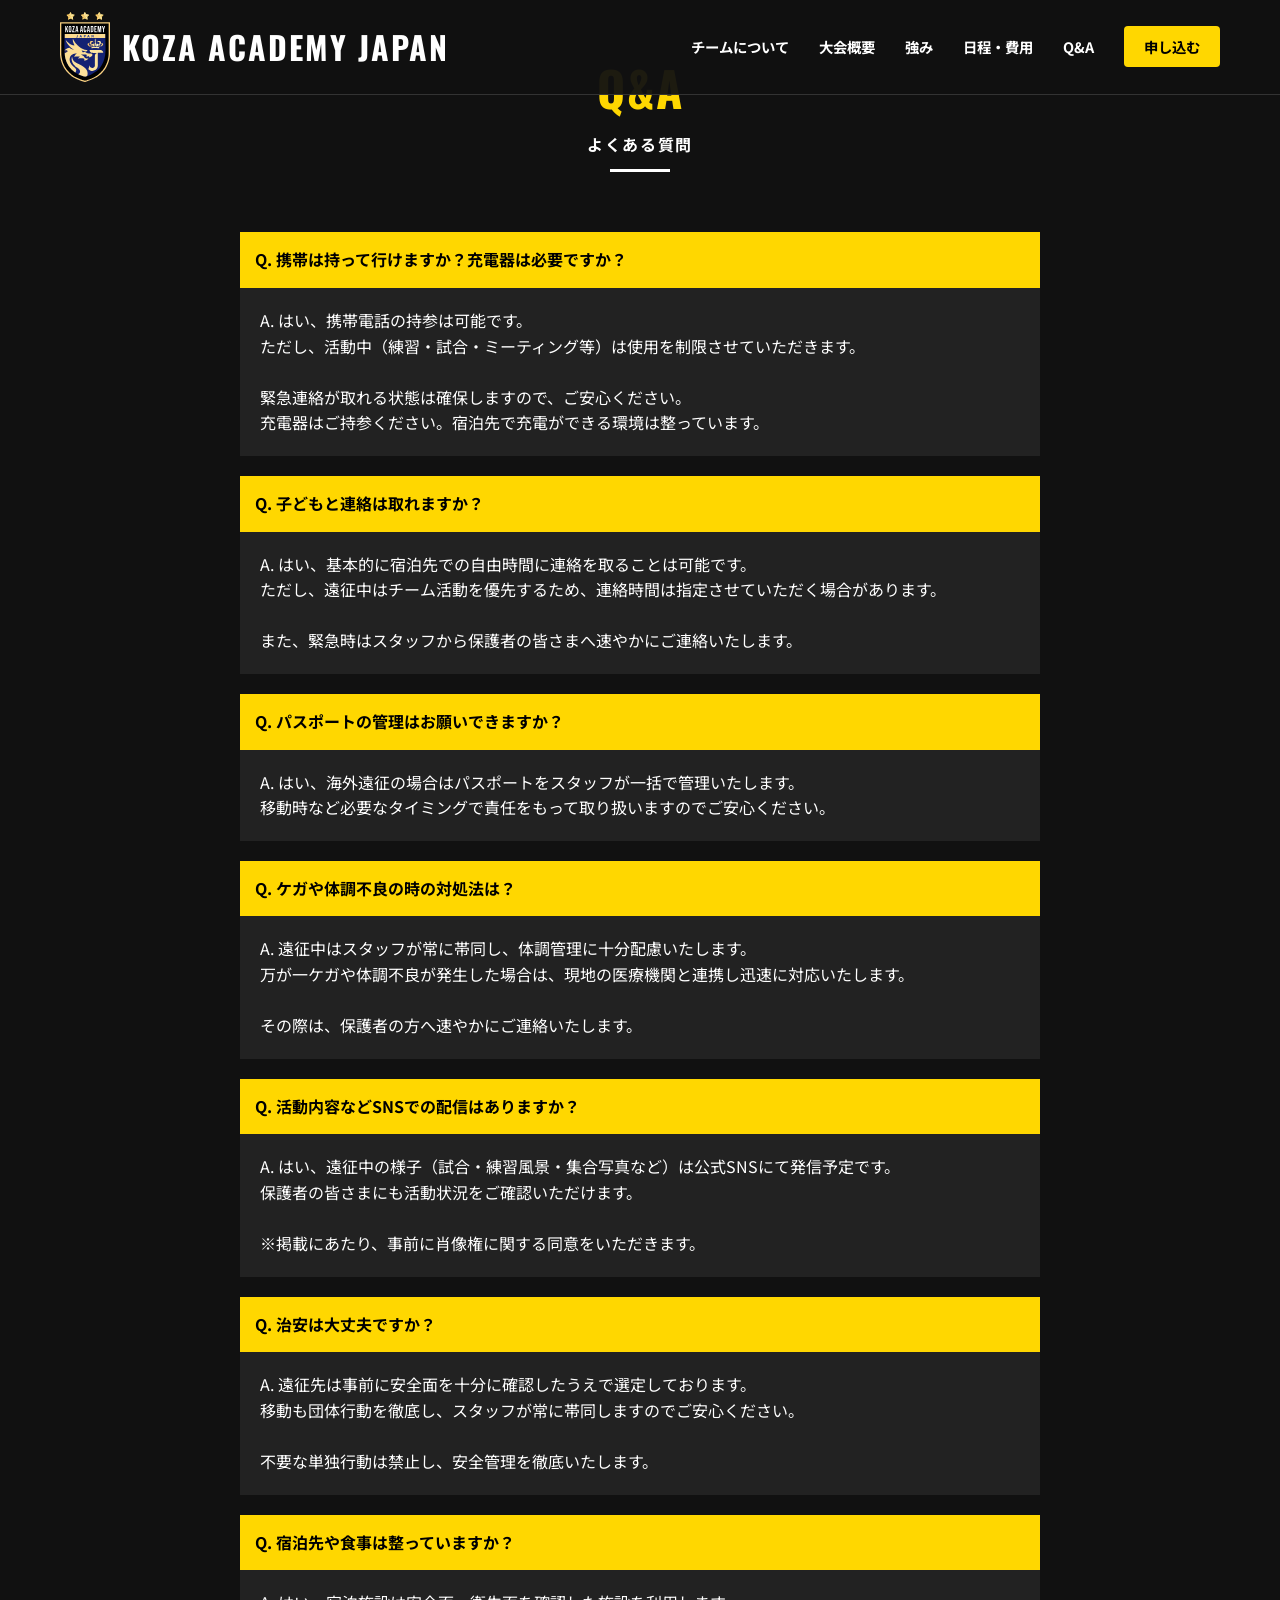
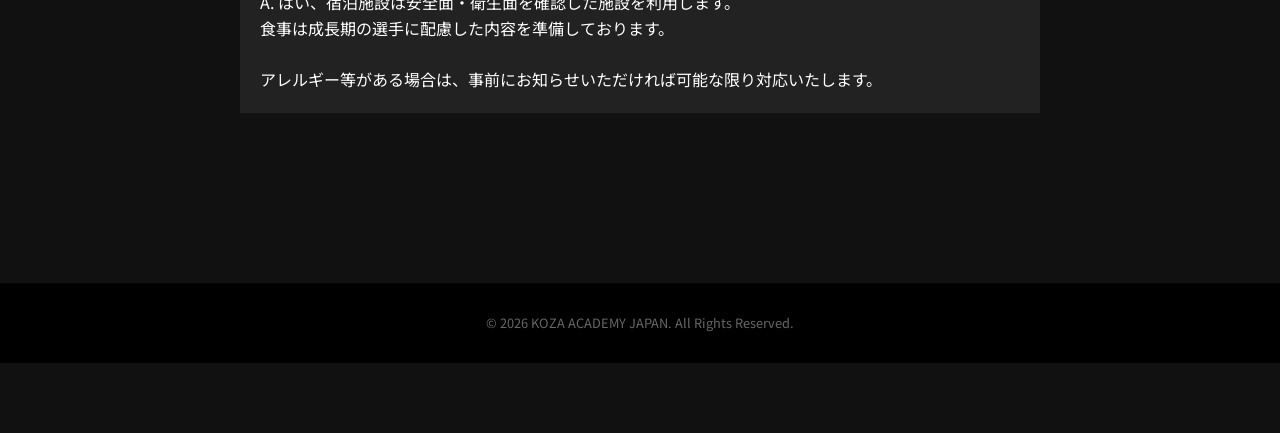
==== qa.html @ ed7cb0f3 "Q&Aページを分離し、ナビゲーションとリンクセクションを追加 Made-with: Cursor" ====
<!DOCTYPE html>
<html lang="ja">
<head>
    <meta charset="UTF-8">
    <meta name="viewport" content="width=device-width, initial-scale=1.0">
    <title>よくある質問 - ポーランド海外遠征 Number One Cup</title>
    <link rel="stylesheet" href="style.css">
    <link rel="icon" href="images/favicon32.ico">
    <link rel="icon" href="images/favicon64.ico">
    <link rel="icon" href="images/favicon128.ico">
    <!-- Font Awesome -->
    <link rel="stylesheet" href="https://cdnjs.cloudflare.com/ajax/libs/font-awesome/6.4.0/css/all.min.css">
    <!-- Google Fonts -->
    <link rel="preconnect" href="https://fonts.googleapis.com">
    <link rel="preconnect" href="https://fonts.gstatic.com" crossorigin>
    <link href="https://fonts.googleapis.com/css2?family=Oswald:wght@500;700&family=Noto+Sans+JP:wght@400;700;900&display=swap" rel="stylesheet">
</head>
<body>
    <!-- ヘッダー -->
    <header class="header">
        <div class="header-inner">
            <h1 class="logo">
              <a href="index.html">
                <img src="images/KA_logo_J.svg" width="50" height="50">
                KOZA ACADEMY JAPAN
              </a>
            </h1>
            <button class="hamburger" id="hamburger">
                <span></span>
                <span></span>
                <span></span>
            </button>
            <nav class="nav" id="nav">
                <ul>
                    <li><a href="index.html#team" class="nav-link">チームについて</a></li>
                    <li><a href="index.html#about" class="nav-link">大会概要</a></li>
                    <li><a href="index.html#strength" class="nav-link">強み</a></li>
                    <li><a href="index.html#schedule" class="nav-link">日程・費用</a></li>
                    <li><a href="qa.html" class="nav-link">Q&A</a></li>
                    <li><a href="index.html#contact" class="nav-btn nav-link">申し込む</a></li>
                </ul>
            </nav>
        </div>
    </header>

    <!-- Q&A -->
    <section id="qa" class="section" style="padding-top: 120px;">
        <div class="container">
            <h2 class="section-title">Q&A<span class="jp">よくある質問</span></h2>
            <dl class="qa-list">
                <dt>Q. 携帯は持って行けますか？充電器は必要ですか？</dt>
                <dd>
                    A. はい、携帯電話の持参は可能です。<br>
                    ただし、活動中（練習・試合・ミーティング等）は使用を制限させていただきます。<br><br>
                    緊急連絡が取れる状態は確保しますので、ご安心ください。<br>
                    充電器はご持参ください。宿泊先で充電ができる環境は整っています。
                </dd>
                <dt>Q. 子どもと連絡は取れますか？</dt>
                <dd>
                    A. はい、基本的に宿泊先での自由時間に連絡を取ることは可能です。<br>
                    ただし、遠征中はチーム活動を優先するため、連絡時間は指定させていただく場合があります。<br><br>
                    また、緊急時はスタッフから保護者の皆さまへ速やかにご連絡いたします。
                </dd>
                <dt>Q. パスポートの管理はお願いできますか？</dt>
                <dd>
                    A. はい、海外遠征の場合はパスポートをスタッフが一括で管理いたします。<br>
                    移動時など必要なタイミングで責任をもって取り扱いますのでご安心ください。
                </dd>
                <dt>Q. ケガや体調不良の時の対処法は？</dt>
                <dd>
                    A. 遠征中はスタッフが常に帯同し、体調管理に十分配慮いたします。<br>
                    万が一ケガや体調不良が発生した場合は、現地の医療機関と連携し迅速に対応いたします。<br><br>
                    その際は、保護者の方へ速やかにご連絡いたします。
                </dd>
                <dt>Q. 活動内容などSNSでの配信はありますか？</dt>
                <dd>
                    A. はい、遠征中の様子（試合・練習風景・集合写真など）は公式SNSにて発信予定です。<br>
                    保護者の皆さまにも活動状況をご確認いただけます。<br><br>
                    ※掲載にあたり、事前に肖像権に関する同意をいただきます。
                </dd>
                <dt>Q. 治安は大丈夫ですか？</dt>
                <dd>
                    A. 遠征先は事前に安全面を十分に確認したうえで選定しております。<br>
                    移動も団体行動を徹底し、スタッフが常に帯同しますのでご安心ください。<br><br>
                    不要な単独行動は禁止し、安全管理を徹底いたします。
                </dd>
                <dt>Q. 宿泊先や食事は整っていますか？</dt>
                <dd>
                    A. はい、宿泊施設は安全面・衛生面を確認した施設を利用します。<br>
                    食事は成長期の選手に配慮した内容を準備しております。<br><br>
                    アレルギー等がある場合は、事前にお知らせいただければ可能な限り対応いたします。
                </dd>
            </dl>
        </div>
    </section>

    <footer class="footer">
        <p>&copy; 2026 KOZA ACADEMY JAPAN. All Rights Reserved.</p>
    </footer>

    <script src="script.js"></script>
</body>
</html>
---- style.css ----
/* Reset & Base */
* {
    box-sizing: border-box;
    margin: 0;
    padding: 0;
}

body {
    font-family: 'Noto Sans JP', sans-serif;
    background-color: #111;
    color: #fff;
    line-height: 1.6;
}

a {
    text-decoration: none;
    color: inherit;
    transition: 0.3s;
}

img {
    max-width: 100%;
    height: auto;
}

/* Variables */
:root {
    --primary-color: #FFD700; /* Gold/Yellow */
    --bg-color: #111111;
    --bg-secondary: #1a1a1a;
    --text-color: #ffffff;
    --text-muted: #aaaaaa;
}

/* Utilities */
.container {
    max-width: 1100px;
    margin: 0 auto;
    padding: 0 20px;
}

.section {
    padding: 150px 0;
    margin-top: -70px;
}

.bg-dark-gray {
    background-color: var(--bg-secondary);
}

.yellow {
    color: var(--primary-color);
    font-weight: bold;
}

/* Typography */
h1, h2, h3 {
    font-family: 'Oswald', sans-serif;
    text-transform: uppercase;
    letter-spacing: 2px;
}

.section-title {
    font-size: 3rem;
    text-align: center;
    margin-bottom: 60px;
    color: var(--primary-color);
    position: relative;
    padding-bottom: 15px;
}

.section-title::after {
    content: '';
    position: absolute;
    bottom: 0;
    left: 50%;
    transform: translateX(-50%);
    width: 60px;
    height: 3px;
    background-color: #fff;
}

.section-title .jp {
    display: block;
    font-size: 1rem;
    color: #fff;
    font-family: 'Noto Sans JP', sans-serif;
    letter-spacing: 0.1em;
    margin-top: 5px;
}

/* Header */
.header {
    position: fixed;
    top: 0;
    width: 100%;
    background-color: rgba(17, 17, 17, 0.95);
    padding: 12px 0;
    z-index: 1000;
    border-bottom: 1px solid #333;
}

.header-inner {
    display: flex;
    justify-content: space-between;
    align-items: center;
    max-width: 1200px;
    margin: 0 auto;
    padding: 0 20px;
}

.logo {
    display: flex;
    align-items: center;
    gap: 0 24px;
    font-size: 2rem;
    font-weight: 700;
    color: #fff;
}

.logo a {
    display: flex;
    align-items: center;
    gap: 0 12px;
    color: inherit;
    text-decoration: none;
}

/* Hamburger Menu Button */
.hamburger {
    display: none;
    background: none;
    border: none;
    cursor: pointer;
    width: 30px;
    height: 20px;
    position: relative;
    z-index: 2000;
}

.hamburger span {
    display: block;
    width: 100%;
    height: 2px;
    background-color: #fff;
    position: absolute;
    transition: 0.3s;
}

.hamburger span:nth-child(1) { top: 0; }
.hamburger span:nth-child(2) { top: 50%; transform: translateY(-50%); }
.hamburger span:nth-child(3) { bottom: 0; }

/* Hamburger Active State */
.hamburger.active span:nth-child(1) {
    top: 50%;
    transform: translateY(-50%) rotate(45deg);
}
.hamburger.active span:nth-child(2) {
    opacity: 0;
}
.hamburger.active span:nth-child(3) {
    bottom: 50%;
    transform: translateY(50%) rotate(-45deg);
}

.nav ul {
    display: flex;
    list-style: none;
    gap: 30px;
    align-items: center;
}

.nav a {
    font-size: 0.9rem;
    font-weight: 700;
}

.nav a:hover {
    color: var(--primary-color);
}

.nav-btn {
    background-color: var(--primary-color);
    color: #000 !important;
    padding: 10px 20px;
    border-radius: 4px;
}

.nav-btn:hover {
    background-color: #fff;
}

/* Hero */
.hero {
    height: 100vh;
    display: flex;
    align-items: center;
    justify-content: center;
    text-align: center;
    position: relative;
    overflow: hidden;
    background-color: #111; /* 画像が設定されるまでのフォールバック背景 */
}

.hero-image {
    position: absolute;
    top: 0;
    left: 0;
    width: 100%;
    height: 100%;
    object-fit: cover;
    object-position: center top;
    z-index: 0;
    transition: opacity 1s ease-in-out;
    opacity: 0;
    filter: brightness(0.85) contrast(1.1);
}

.hero-image:not([src]),
.hero-image[src=""] {
    display: none; /* 画像が設定されていない場合は非表示 */
}

.hero-overlay {
    position: absolute;
    top: 0;
    left: 0;
    width: 100%;
    height: 100%;
    background: linear-gradient(135deg, rgba(17, 17, 17, 0.4) 0%, rgba(0, 0, 0, 0.6) 100%);
    z-index: 1;
    pointer-events: none;
}

.hero-content {
    position: relative;
    z-index: 2;
    padding: 20px;
    max-width: 1200px;
    margin: 0 auto;
}

.hero-sub {
    font-size: 1.2rem;
    letter-spacing: 0.2em;
    margin-bottom: 20px;
}

.hero-title {
    font-size: 5rem;
    line-height: 1;
    margin-bottom: 30px;
    color: #fff;
    text-shadow: 0 0 20px rgba(255, 215, 0, 0.3);
}

.hero-text {
    font-size: 1.2rem;
    margin-bottom: 40px;
    line-height: 2;
}

.cta-button {
    display: inline-block;
    background-color: var(--primary-color);
    color: #000;
    padding: 15px 40px;
    font-size: 1.2rem;
    font-weight: 900;
    border-radius: 50px;
    box-shadow: 0 0 20px rgba(255, 215, 0, 0.5);
}

.cta-button:hover {
    background-color: #fff;
    transform: scale(1.05);
    box-shadow: 0 0 30px rgba(255, 215, 0, 0.8);
}

/* Team Intro */
#team {
    position: relative;
    background-image: url('images/soccer.png');
    background-size: cover;
    background-position: center;
    background-repeat: no-repeat;
    background-attachment: fixed;
}

#team::before {
    content: '';
    position: absolute;
    top: 0;
    left: 0;
    width: 100%;
    height: 100%;
    background-color: rgba(17, 17, 17, 0.85); /* うっすら見えるようにオーバーレイ */
    z-index: 0;
}

#team .container {
    position: relative;
    z-index: 1;
}

.team-intro {
    max-width: 900px;
    margin: 0 auto;
    text-align: center;
}

.team-description {
    font-size: 1.2rem;
    line-height: 2;
    color: #ddd;
    padding: 0 20px;
}

.team-description p {
    margin-bottom: 1.5em;
    line-height: 1.8;
}

.team-description p:last-child {
    margin-bottom: 0;
}

/* About */
.about-content {
    display: flex;
    align-items: center;
    gap: 50px;
}

.about-content .text-box {
    flex: 1;
}

.about-content h3 {
    font-size: 2rem;
    margin-bottom: 20px;
    text-align: center;
}

.about-content .image-box {
    flex: 1;
    display: flex;
    align-items: center;
    justify-content: center;
    background-color: transparent;
    overflow: visible;
}

.about-content .image-box img {
    max-width: 80%;
    width: auto;
    height: auto;
    display: block;
    border: 2px solid var(--primary-color);
    object-fit: contain;
}

/* Profile */
.profile-box {
    display: flex;
    gap: 50px;
    align-items: center; /* 写真の縦位置修正 (flex-start -> center) */
    background-color: #222;
    padding: 40px;
    border: 1px solid #444;
}

.profile-image {
    flex: 0 0 300px;
    width: 300px;
    background-color: #333;
    overflow: hidden;
}

.profile-image img {
    width: 100%;
    height: auto;
    display: block;
    border: 4px solid var(--primary-color);
    box-shadow: 0 10px 30px rgba(0,0,0,0.5);
}

.profile-info {
    flex: 1;
}

.profile-name {
    font-size: 2.5rem;
    margin-bottom: 5px;
    color: #fff;
    font-family: 'Noto Sans JP', sans-serif;
}

.profile-name .en {
    font-size: 1.2rem;
    color: var(--primary-color);
    font-family: 'Oswald', sans-serif;
    margin-left: 15px;
    font-weight: 500;
}

.profile-role {
    color: var(--primary-color);
    font-weight: 700;
    margin-bottom: 20px;
    font-size: 1.1rem;
    display: inline-block;
    border-bottom: 1px solid #444;
    padding-bottom: 5px;
}

.profile-bio p {
    margin-bottom: 15px;
    color: #ddd;
    line-height: 1.8;
}

/* Grid System (Strength) */
.grid-3 {
    display: grid;
    grid-template-columns: repeat(auto-fit, minmax(250px, 1fr)); /* 自動調整で4つまで対応 */
    grid-auto-rows: 1fr; /* すべての行を同じ高さに */
    gap: 30px;
    align-items: stretch; /* すべてのカードを同じ高さに */
}

@media (max-width: 1024px) {
    .grid-3 {
        grid-template-columns: repeat(2, 1fr); /* タブレットは2列 */
        grid-auto-rows: 1fr; /* すべての行を同じ高さに */
    }
}

@media (max-width: 768px) {
    .grid-3 {
        grid-template-columns: 1fr; /* モバイルは1列 */
        grid-auto-rows: auto; /* モバイルでは自動高さ */
    }
}

.card {
    background-color: #222;
    padding: 30px;
    border-left: 5px solid var(--primary-color);
    display: flex;
    flex-direction: column;
    justify-content: flex-start; /* 上揃え */
    height: 100%; /* 親グリッドの高さに合わせる */
}

.card h3 {
    margin-bottom: 20px;
    font-size: 1.4rem; /* タイトルサイズ調整 */
    color: var(--primary-color);
    height: 4em; /* タイトルの高さを固定 */
    line-height: 1.4;
    display: flex;
    align-items: center; /* タイトルを垂直中央揃え */
}

.card p {
    font-size: 1rem;
    line-height: 1.8;
    color: #ddd;
    flex-grow: 1; /* 余白があれば下に伸ばす */
}

/* Team List */
.team-list {
    list-style: none;
    display: flex;
    flex-direction: column;
    gap: 15px;
    max-width: 900px;
    margin: 0 auto;
}

.team-list li {
    background-color: #333;
    padding: 20px 60px;
    font-size: 1.1rem;
    border: 1px solid #555;
    display: flex;
    align-items: center;
    justify-content: center;
    gap: 60px;
    min-height: 75px;
    width: 100%;
}

.team-list li strong {
    font-weight: 700;
    color: var(--primary-color);
    white-space: nowrap;
}

.team-list li span {
    color: #ddd;
    flex-shrink: 0;
}

/* Schedule Grid */
.schedule-grid {
    display: grid;
    grid-template-columns: 1fr 1fr;
    gap: 40px;
    margin-top: 40px;
    position: relative;
}

.schedule-grid::before {
    content: '';
    position: absolute;
    left: 50%;
    top: 0;
    bottom: 0;
    width: 2px;
    background: linear-gradient(to bottom, transparent, var(--primary-color), transparent);
    transform: translateX(-50%);
    opacity: 0.3;
}

.schedule-column {
    flex: 1;
    background-color: #1a1a1a;
    padding: 30px;
    border: 1px solid #333;
    border-radius: 8px;
    position: relative;
}

.schedule-column::before {
    content: '';
    position: absolute;
    top: 0;
    left: 0;
    right: 0;
    height: 3px;
    background-color: var(--primary-color);
    border-radius: 8px 8px 0 0;
}

.schedule-subtitle {
    font-size: 1.8rem;
    color: var(--primary-color);
    margin-bottom: 30px;
    text-align: center;
    font-family: 'Oswald', sans-serif;
    text-transform: uppercase;
    letter-spacing: 2px;
    padding-bottom: 15px;
    border-bottom: 1px solid #333;
}

.schedule-note {
    text-align: center;
    margin-top: 40px;
    color: #aaa;
    font-size: 0.95rem;
}

/* Timeline */
.timeline {
    max-width: 100%;
    margin: 0 auto;
    border-left: 4px solid var(--primary-color); /* 線を太く */
    padding-left: 40px;
}

.timeline-item {
    margin-bottom: 40px;
    position: relative;
}

.timeline-item::before {
    content: '';
    position: absolute;
    left: -52px; /* 位置調整 */
    top: 10px;
    width: 20px; /* 点を大きく */
    height: 20px;
    background-color: var(--primary-color);
    border-radius: 50%;
}

.timeline .date {
    display: block;
    font-weight: 700;
    color: var(--primary-color);
    margin-bottom: 10px;
    font-size: 1.5rem; /* フォントサイズUP */
    font-family: 'Oswald', sans-serif;
}

.timeline .content {
    font-size: 1.2rem; /* フォントサイズUP */
}

/* QA */
.qa-list {
    max-width: 800px;
    margin: 0 auto;
}

.qa-list dt {
    background-color: var(--primary-color);
    color: #000;
    padding: 15px;
    font-weight: 700;
    margin-top: 20px;
}

.qa-list dd {
    background-color: #222;
    padding: 20px;
    margin-bottom: 20px;
}


/* Sponsor */
.sponsor-area {
    text-align: center;
    border: 1px solid #fff;
    padding: 60px 20px;
}

.sponsor-area h3 {
    font-size: 2rem;
    margin-bottom: 20px;
}

.btn-outline {
    display: inline-block;
    border: 2px solid #fff;
    padding: 10px 30px;
    margin-top: 20px;
    font-weight: 700;
}

.btn-outline:hover {
    background-color: #fff;
    color: #000;
}

/* Contact Box */
.contact-box {
    max-width: 700px;
    margin: 0 auto;
    padding: 60px 40px;
}

.contact-content {
    background: linear-gradient(135deg, #1a1a1a 0%, #222 100%);
    border: 2px solid var(--primary-color);
    border-radius: 20px;
    padding: 50px 40px;
    text-align: center;
    box-shadow: 0 10px 40px rgba(255, 215, 0, 0.1);
    transition: transform 0.3s ease, box-shadow 0.3s ease;
}

.contact-content:hover {
    transform: translateY(-5px);
    box-shadow: 0 15px 50px rgba(255, 215, 0, 0.2);
}

.contact-icon {
    font-size: 4rem;
    margin-bottom: 20px;
    display: inline-block;
    color: var(--primary-color);
}

.contact-icon i {
    display: inline-block;
}

.contact-title {
    font-size: 2rem;
    color: var(--primary-color);
    margin-bottom: 20px;
    font-family: 'Oswald', sans-serif;
    letter-spacing: 2px;
}

.contact-description {
    font-size: 1.1rem;
    color: #ddd;
    line-height: 1.8;
    margin-bottom: 40px;
}

.contact-button {
    display: inline-block;
    background-color: var(--primary-color);
    color: #000;
    padding: 18px 50px;
    font-size: 1.3rem;
    font-weight: 900;
    border-radius: 50px;
    box-shadow: 0 5px 20px rgba(255, 215, 0, 0.4);
    transition: all 0.3s ease;
    text-decoration: none;
}

.contact-button:hover {
    background-color: #fff;
    transform: scale(1.05);
    box-shadow: 0 8px 30px rgba(255, 215, 0, 0.6);
}

/* Form */
.contact-form {
    max-width: 600px;
    margin: 0 auto;
}

.form-group {
    margin-bottom: 20px;
}

.form-group label {
    display: block;
    margin-bottom: 5px;
    font-weight: 700;
}

.form-group input,
.form-group textarea {
    width: 100%;
    padding: 15px;
    background-color: #222;
    border: 1px solid #444;
    color: #fff;
}

.form-group input:focus,
.form-group textarea:focus {
    outline: none;
    border-color: var(--primary-color);
}


/* SNS */
#sns {}

.sns-card {
  border: none;
  border-radius: 5px;
  justify-content: center;

  cursor: pointer;
  transition: transform ease 0.2s;
}

.sns-card:hover {
  transform: translateY(-2px);
}

.sns-card h3 {
  margin: 0 auto;
  height: 2em;
}


/* Footer */
.footer {
    background-color: #000;
    padding: 30px 0;
    text-align: center;
    font-size: 0.8rem;
    color: #666;
}

/* Opening Animation */
.opening {
    position: fixed;
    top: 0;
    left: 0;
    width: 100%;
    height: 100vh;
    background-color: #000;
    z-index: 9999;
    display: flex;
    align-items: center;
    justify-content: center;
    transition: opacity 0.8s ease, visibility 0.8s ease;
}

.opening.hidden {
    opacity: 0;
    visibility: hidden;
    pointer-events: none;
}

.opening-content {
    text-align: center;
    color: #fff;
    display: flex;
    flex-direction: column;
    align-items: center;
    justify-content: center;
}

.opening-logo {
    max-width: 300px;
    height: auto;
    opacity: 0;
    transform: translateY(20px);
    animation: fadeInUp 0.8s ease forwards 0.5s;
}

.opening-sub {
    font-family: 'Oswald', sans-serif;
    color: var(--primary-color);
    letter-spacing: 0.2em;
    font-size: 1.2rem;
    opacity: 0;
    transform: translateY(20px);
    animation: fadeInUp 0.8s ease forwards 0.5s;
}

.opening-title {
    font-family: 'Noto Sans JP', sans-serif;
    font-size: 3rem;
    font-weight: 900;
    margin-top: 10px;
    opacity: 0;
    transform: translateY(20px);
    animation: fadeInUp 0.8s ease forwards 0.8s;
}

@keyframes fadeInUp {
    to {
        opacity: 1;
        transform: translateY(0);
    }
}

/* Responsive */
@media (max-width: 768px) {
    .header-inner {
        gap: 15px;
    }
    
    .logo {
        font-size: 1.3rem;
        gap: 0 16px;
        text-wrap: nowrap;
    }
    
    .hamburger {
        display: block;
    }

    .nav {
        position: fixed;
        top: 0;
        right: -100%;
        width: 100%;
        height: 100vh;
        background-color: rgba(17, 17, 17, 0.98);
        display: flex;
        justify-content: center;
        align-items: center;
        transition: 0.3s ease-in-out;
        z-index: 1500;
    }

    .nav.active {
        right: 0;
    }

    .nav ul {
        flex-direction: column;
        gap: 40px;
        text-align: center;
        width: 100%;
    }

    .nav a {
        font-size: 1.5rem;
    }

    .hero {
        min-height: 100vh;
        height: auto;
    }

    .hero-image {
        object-fit: cover;
        object-position: center;
    }

    .hero-content {
        padding: 40px 20px;
    }

    .hero-title {
        font-size: 3rem;
    }

    .about-content {
        flex-direction: column;
    }
    
    .about-content h3 {
        font-size: 1.3rem;
        line-height: 1.4;
    }
    
    .about-content h3 .title-line {
        white-space: nowrap;
        display: inline-block;
    }
    
    .about-content h3 br {
        display: block;
    }

    .section-title {
        font-size: 2rem;
    }

    /* Profile Responsive */
    .profile-box {
        flex-direction: column;
        padding: 20px;
        align-items: center;
    }
    
    .profile-image {
        flex: 0 0 auto;
        width: 300px;
        max-width: 100%;
    }
    
    .profile-name {
        font-size: 1.8rem;
        text-align: center;
    }
    
    .profile-name .en {
        display: block;
        margin-left: 0;
        font-size: 1rem;
    }
    
    .profile-role {
        display: block;
        text-align: center;
    }

    /* Team List Responsive */
    .team-list {
        max-width: 100%;
        padding: 0 10px;
    }
    
    .team-list li {
        flex-direction: column;
        align-items: flex-start;
        padding: 20px 25px;
        gap: 12px;
    }
    
    .team-list li strong {
        margin-right: 0;
        margin-bottom: 0;
        width: 100%;
    }
    
    .team-list li span {
        text-align: left;
        width: 100%;
    }

    /* Team Intro Responsive */
    #team {
        background-attachment: scroll; /* モバイルでは固定背景を無効化 */
    }

    .team-description {
        font-size: 1rem;
        line-height: 1.8;
        padding: 0 15px;
    }

    .team-description p {
        margin-bottom: 1.2em;
        line-height: 1.7;
        text-align: left; /* スマートフォンでは左揃えで読みやすく */
    }

    /* Opening Responsive */
    .opening-logo {
        max-width: 200px;
        width: 85%;
    }
    
    .opening-title {
        font-size: 2rem;
    }

    /* Schedule Grid Responsive */
    .schedule-grid {
        grid-template-columns: 1fr;
        gap: 30px;
    }

    .schedule-grid::before {
        display: none; /* モバイルでは区切り線を非表示 */
    }

    .schedule-column {
        padding: 20px;
    }

    .schedule-subtitle {
        font-size: 1.5rem;
    }
    
    /* Contact Responsive */
    .contact-box {
        padding: 40px 20px;
    }
    
    .contact-content {
        padding: 40px 20px;
    }
    
    .contact-icon {
        font-size: 3rem;
    }
    
    .contact-title {
        font-size: 1.3rem;
    }
    
    .contact-description {
        font-size: 1rem;
    }
    
    .contact-button {
        padding: 15px 35px;
        font-size: 1.0rem;
    }
}
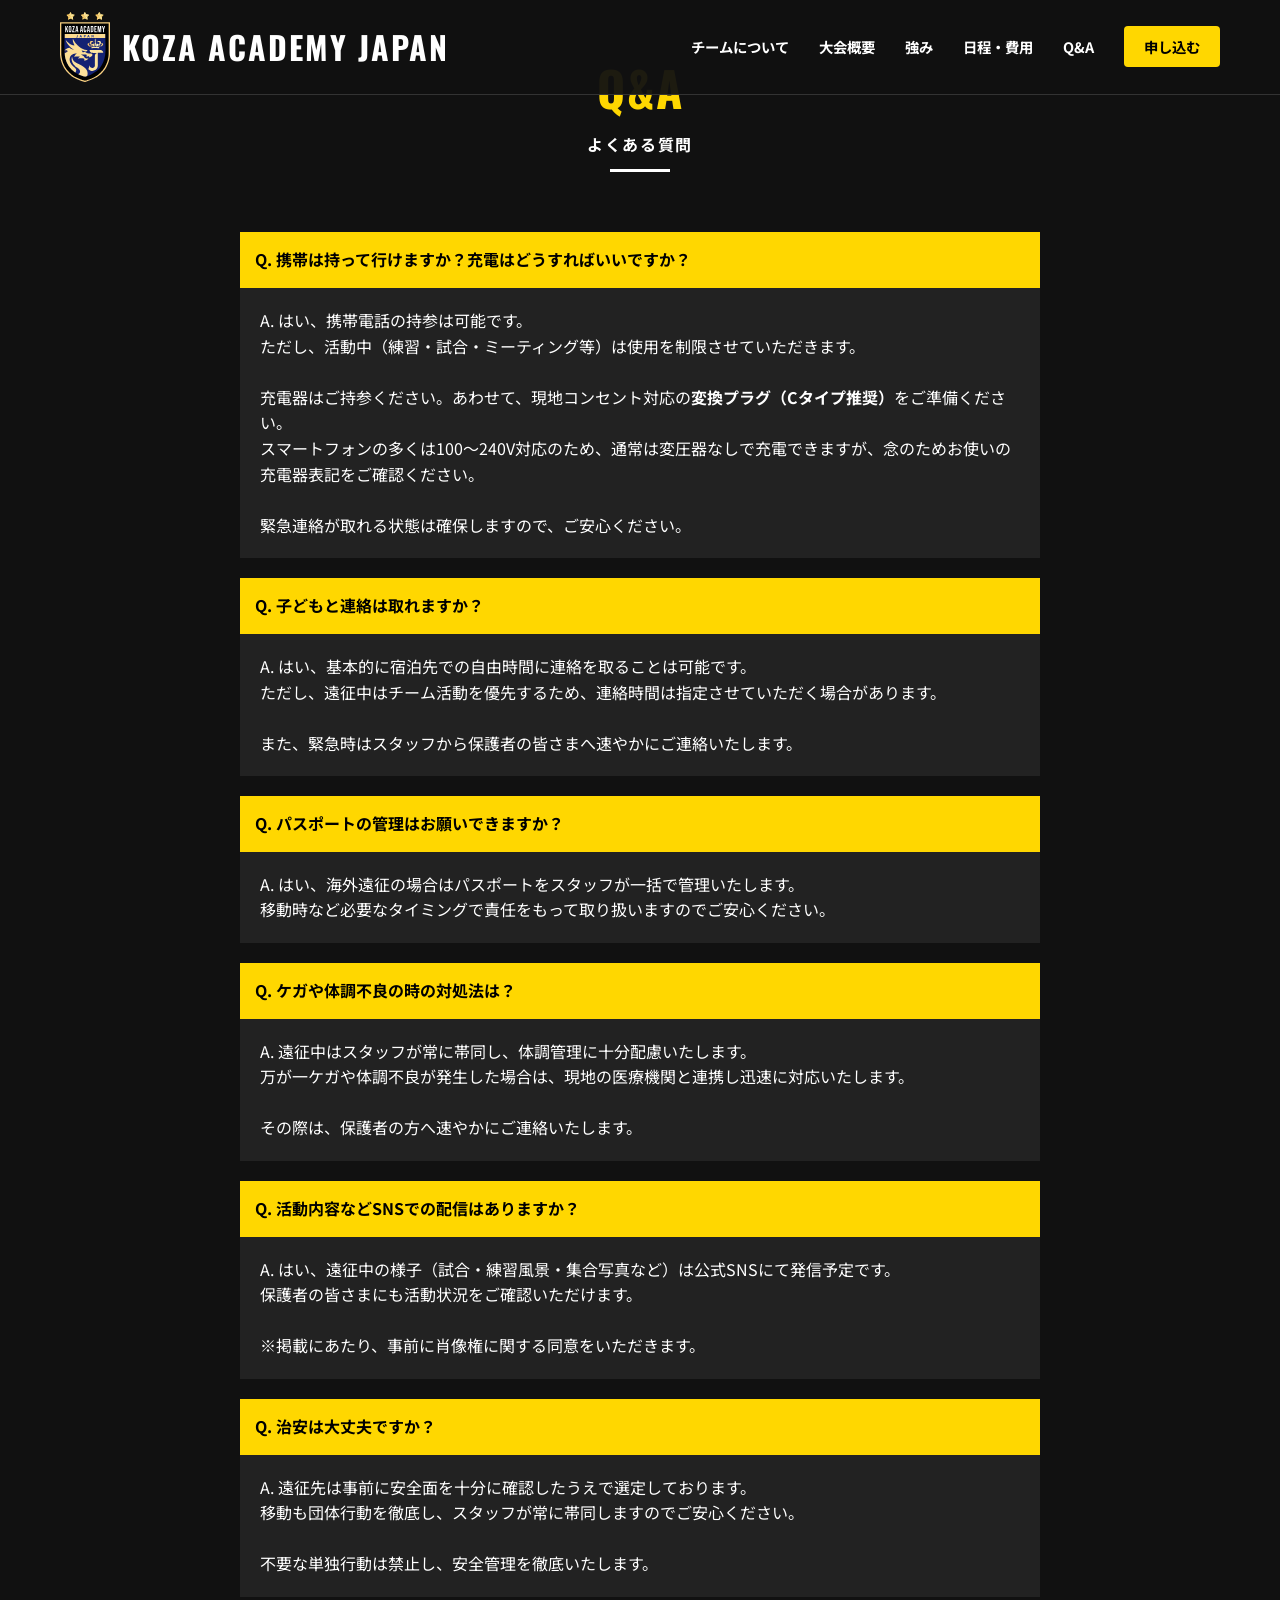
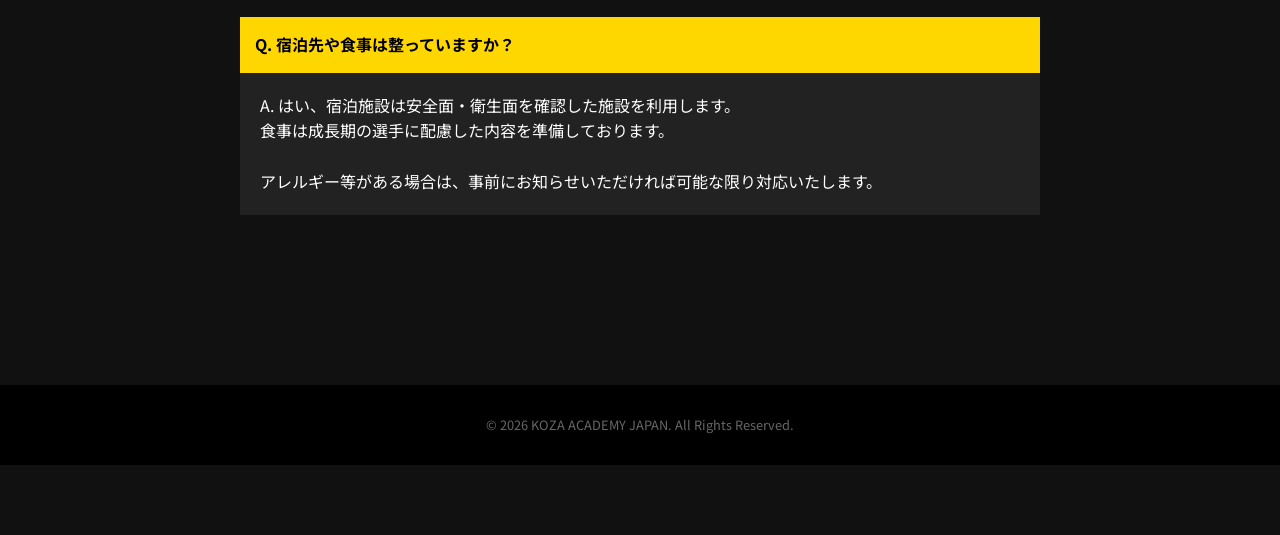
==== commit 39f2351d: "費用内訳セクション追加と充電Q&Aを更新 日程・費用に遠征費66万円の内訳ブロックを追加し、Q&Aの充電案内をヨーロッパ向けの変換プラグ・電圧情報に合わせて更新。  Made-with: Cursor" ====
--- a/qa.html
+++ b/qa.html
@@ -48,12 +48,13 @@
         <div class="container">
             <h2 class="section-title">Q&A<span class="jp">よくある質問</span></h2>
             <dl class="qa-list">
-                <dt>Q. 携帯は持って行けますか？充電器は必要ですか？</dt>
+                <dt>Q. 携帯は持って行けますか？充電はどうすればいいですか？</dt>
                 <dd>
                     A. はい、携帯電話の持参は可能です。<br>
                     ただし、活動中（練習・試合・ミーティング等）は使用を制限させていただきます。<br><br>
-                    緊急連絡が取れる状態は確保しますので、ご安心ください。<br>
-                    充電器はご持参ください。宿泊先で充電ができる環境は整っています。
+                    充電器はご持参ください。あわせて、現地コンセント対応の<strong>変換プラグ（Cタイプ推奨）</strong>をご準備ください。<br>
+                    スマートフォンの多くは100〜240V対応のため、通常は変圧器なしで充電できますが、念のためお使いの充電器表記をご確認ください。<br><br>
+                    緊急連絡が取れる状態は確保しますので、ご安心ください。
                 </dd>
                 <dt>Q. 子どもと連絡は取れますか？</dt>
                 <dd>
--- a/style.css
+++ b/style.css
@@ -376,14 +376,26 @@
     width: 300px;
     background-color: #333;
     overflow: hidden;
+    border: 4px solid var(--primary-color);
+    box-shadow: 0 10px 30px rgba(0,0,0,0.5);
 }
 
 .profile-image img {
     width: 100%;
     height: auto;
     display: block;
-    border: 4px solid var(--primary-color);
-    box-shadow: 0 10px 30px rgba(0,0,0,0.5);
+    border: none;
+    box-shadow: none;
+}
+
+.profile-image .yoshihara-photo {
+    width: 100%;
+    height: 100%;
+    object-fit: cover;
+    object-position: center;
+    transform: scale(1.1);
+    border: none;
+    box-shadow: none;
 }
 
 .profile-info {
@@ -565,6 +577,66 @@
     font-size: 0.95rem;
 }
 
+.schedule-capacity {
+    margin-top: 28px;
+    padding: 16px 18px;
+    border-top: 1px solid #333;
+    font-size: 0.95rem;
+    line-height: 1.7;
+    color: #ccc;
+    text-align: center;
+}
+
+.schedule-capacity p {
+    margin: 0.35em 0;
+}
+
+.schedule-capacity strong {
+    color: var(--primary-color);
+    font-weight: 700;
+    margin-right: 0.35em;
+}
+
+.cost-box {
+    margin-top: 32px;
+    padding: 28px;
+    background-color: #1a1a1a;
+    border: 1px solid #333;
+    border-radius: 8px;
+}
+
+.cost-total {
+    text-align: center;
+    color: var(--primary-color);
+    font-size: 1.4rem;
+    font-weight: 900;
+    margin-bottom: 24px;
+}
+
+.cost-grid {
+    display: grid;
+    grid-template-columns: 1fr 1fr;
+    gap: 24px;
+}
+
+.cost-column h4 {
+    color: var(--primary-color);
+    font-size: 1.1rem;
+    margin-bottom: 12px;
+    font-weight: 700;
+}
+
+.cost-column ul {
+    margin: 0;
+    padding-left: 1.2em;
+    color: #ddd;
+    line-height: 1.8;
+}
+
+.cost-column li {
+    margin-bottom: 8px;
+}
+
 /* Timeline */
 .timeline {
     max-width: 100%;
@@ -600,6 +672,14 @@
 
 .timeline .content {
     font-size: 1.2rem; /* フォントサイズUP */
+}
+
+.timeline-note {
+    display: block;
+    margin-top: 8px;
+    font-size: 0.85em;
+    color: #bbb;
+    line-height: 1.6;
 }
 
 /* QA */
@@ -1025,6 +1105,19 @@
     .schedule-subtitle {
         font-size: 1.5rem;
     }
+
+    .cost-box {
+        padding: 20px;
+    }
+
+    .cost-total {
+        font-size: 1.2rem;
+    }
+
+    .cost-grid {
+        grid-template-columns: 1fr;
+        gap: 16px;
+    }
     
     /* Contact Responsive */
     .contact-box {
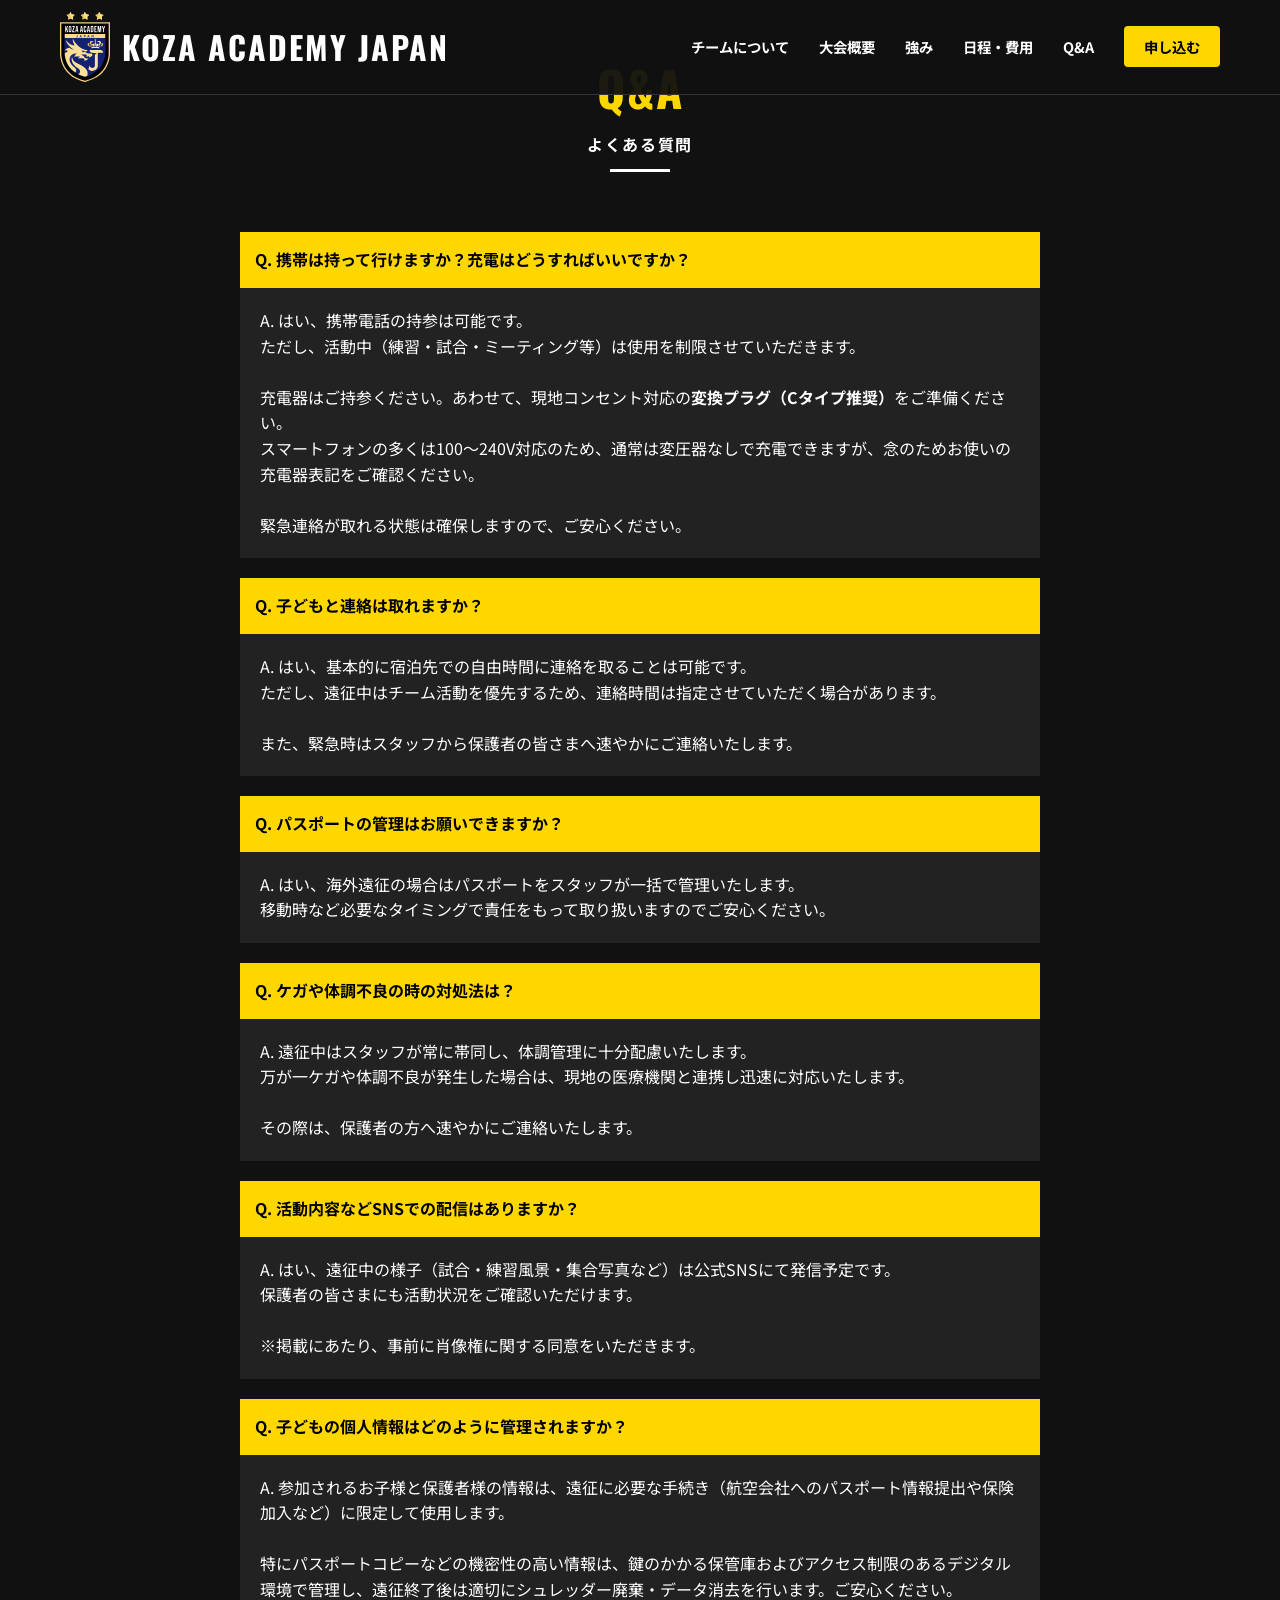
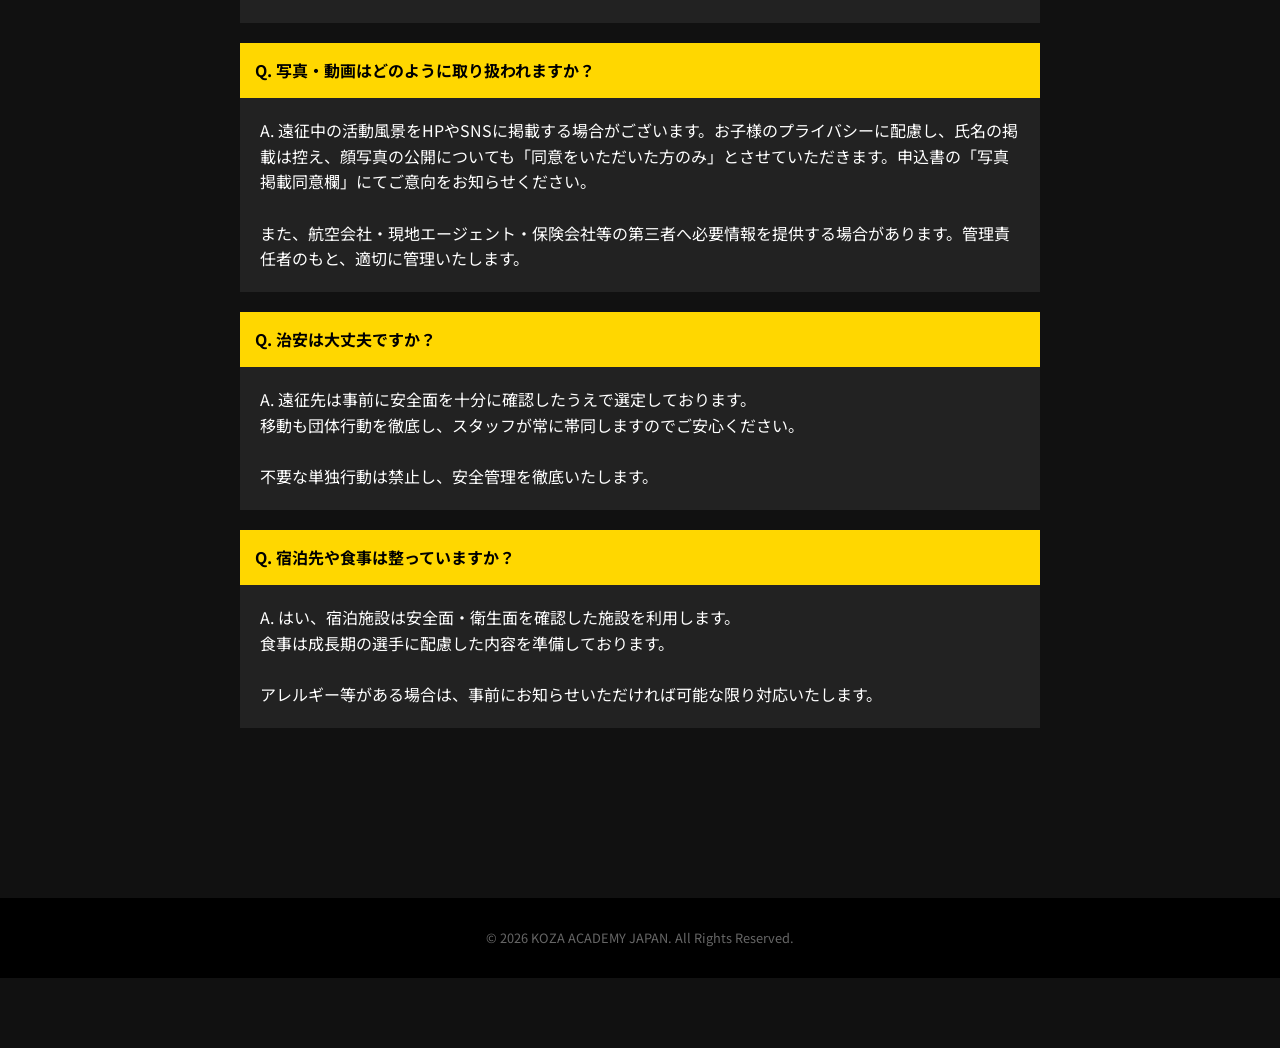
==== commit 12480e46: "Q&Aに個人情報管理と写真・動画取り扱いを追記 保護者の不安に先回りできるよう、個人情報の管理方法と写真掲載同意に関する案内をQ&Aへ追加しました。  Made-with: Cursor" ====
--- a/qa.html
+++ b/qa.html
@@ -79,6 +79,16 @@
                     保護者の皆さまにも活動状況をご確認いただけます。<br><br>
                     ※掲載にあたり、事前に肖像権に関する同意をいただきます。
                 </dd>
+                <dt>Q. 子どもの個人情報はどのように管理されますか？</dt>
+                <dd>
+                    A. 参加されるお子様と保護者様の情報は、遠征に必要な手続き（航空会社へのパスポート情報提出や保険加入など）に限定して使用します。<br><br>
+                    特にパスポートコピーなどの機密性の高い情報は、鍵のかかる保管庫およびアクセス制限のあるデジタル環境で管理し、遠征終了後は適切にシュレッダー廃棄・データ消去を行います。ご安心ください。
+                </dd>
+                <dt>Q. 写真・動画はどのように取り扱われますか？</dt>
+                <dd>
+                    A. 遠征中の活動風景をHPやSNSに掲載する場合がございます。お子様のプライバシーに配慮し、氏名の掲載は控え、顔写真の公開についても「同意をいただいた方のみ」とさせていただきます。申込書の「写真掲載同意欄」にてご意向をお知らせください。<br><br>
+                    また、航空会社・現地エージェント・保険会社等の第三者へ必要情報を提供する場合があります。管理責任者のもと、適切に管理いたします。
+                </dd>
                 <dt>Q. 治安は大丈夫ですか？</dt>
                 <dd>
                     A. 遠征先は事前に安全面を十分に確認したうえで選定しております。<br>
--- a/style.css
+++ b/style.css
@@ -728,6 +728,41 @@
     color: #000;
 }
 
+/* Privacy */
+.privacy-box {
+    max-width: 900px;
+    margin: 0 auto;
+    padding: 36px 32px;
+    background-color: #222;
+    border: 1px solid #444;
+    border-left: 5px solid var(--primary-color);
+}
+
+.privacy-box p {
+    color: #ddd;
+    line-height: 1.9;
+}
+
+.privacy-list {
+    margin: 18px 0 20px;
+    padding-left: 1.2em;
+    color: #ddd;
+}
+
+.privacy-list li {
+    margin-bottom: 12px;
+    line-height: 1.9;
+}
+
+.privacy-list strong {
+    color: var(--primary-color);
+}
+
+.privacy-note {
+    margin-top: 12px;
+    color: #bbb;
+}
+
 /* Contact Box */
 .contact-box {
     max-width: 700px;
@@ -1136,6 +1171,14 @@
         font-size: 1.3rem;
     }
     
+    .privacy-box {
+        padding: 24px 18px;
+    }
+
+    .privacy-list {
+        padding-left: 1em;
+    }
+
     .contact-description {
         font-size: 1rem;
     }
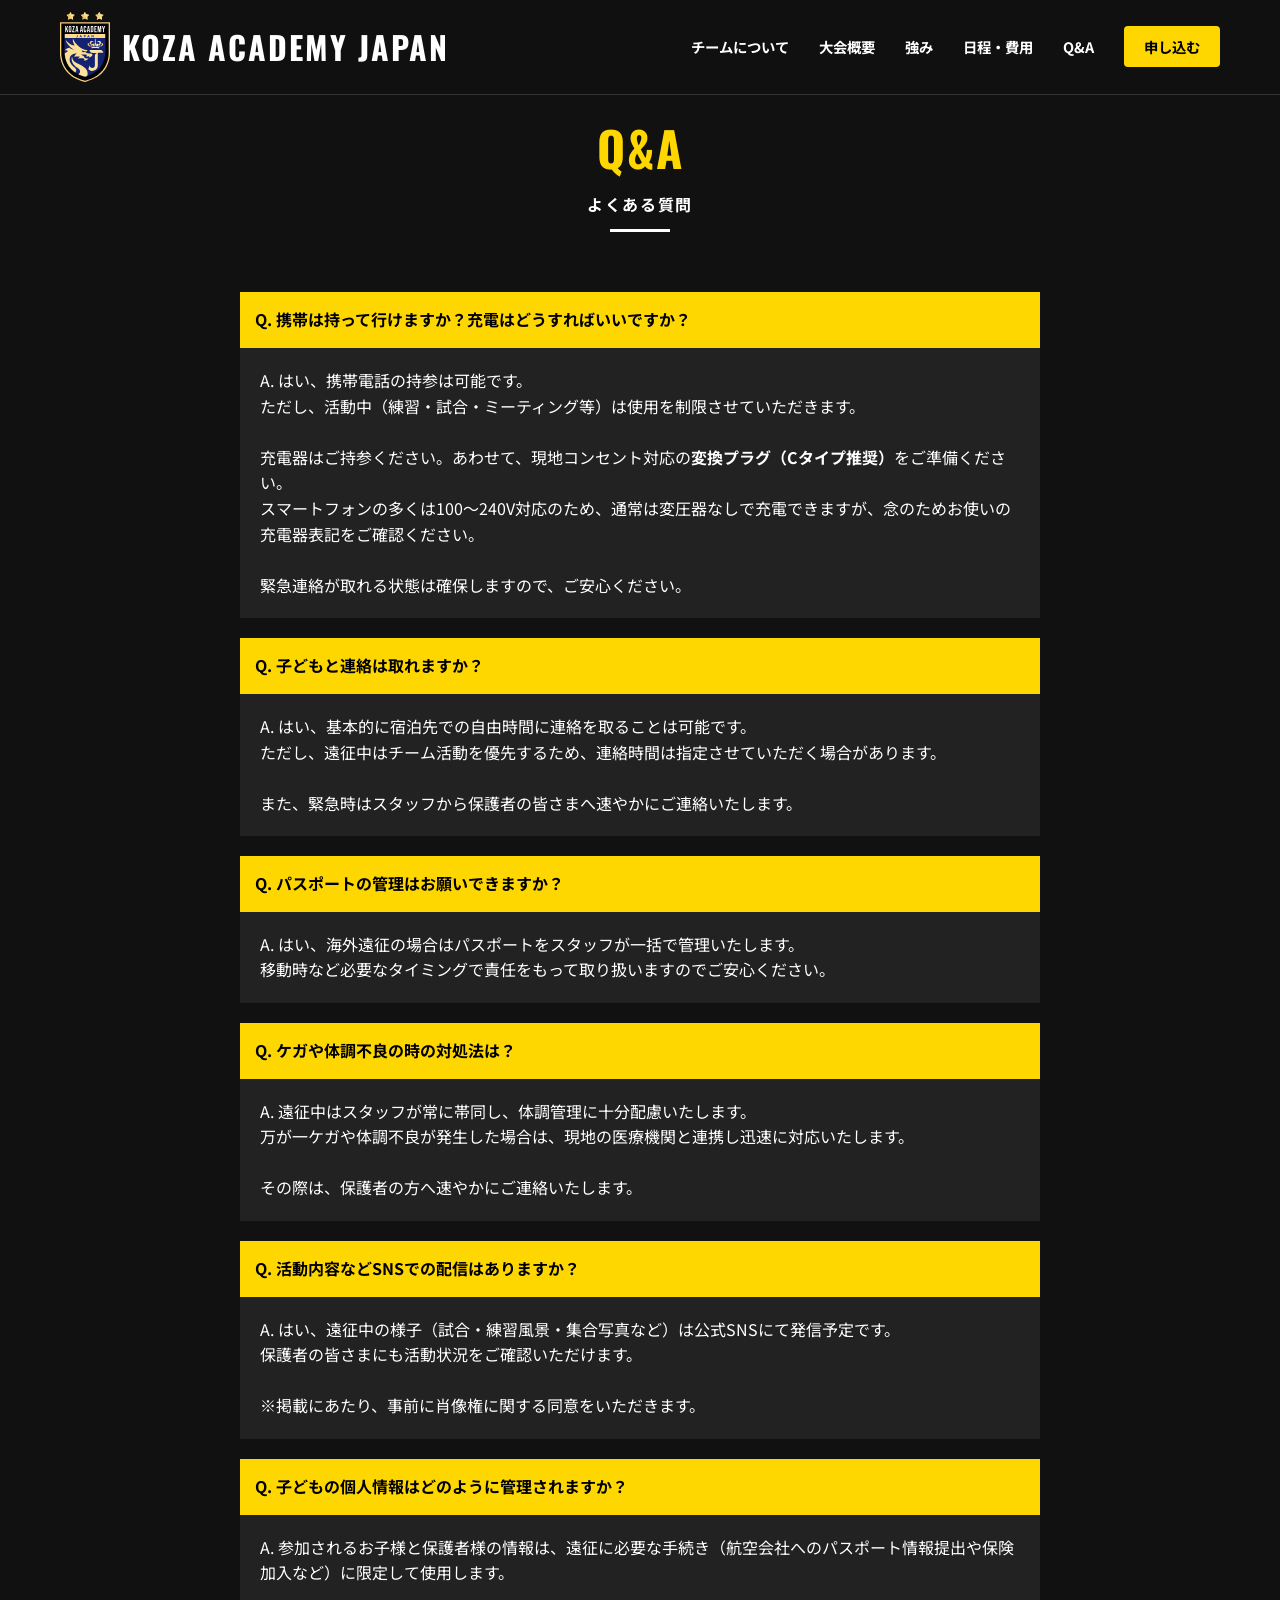
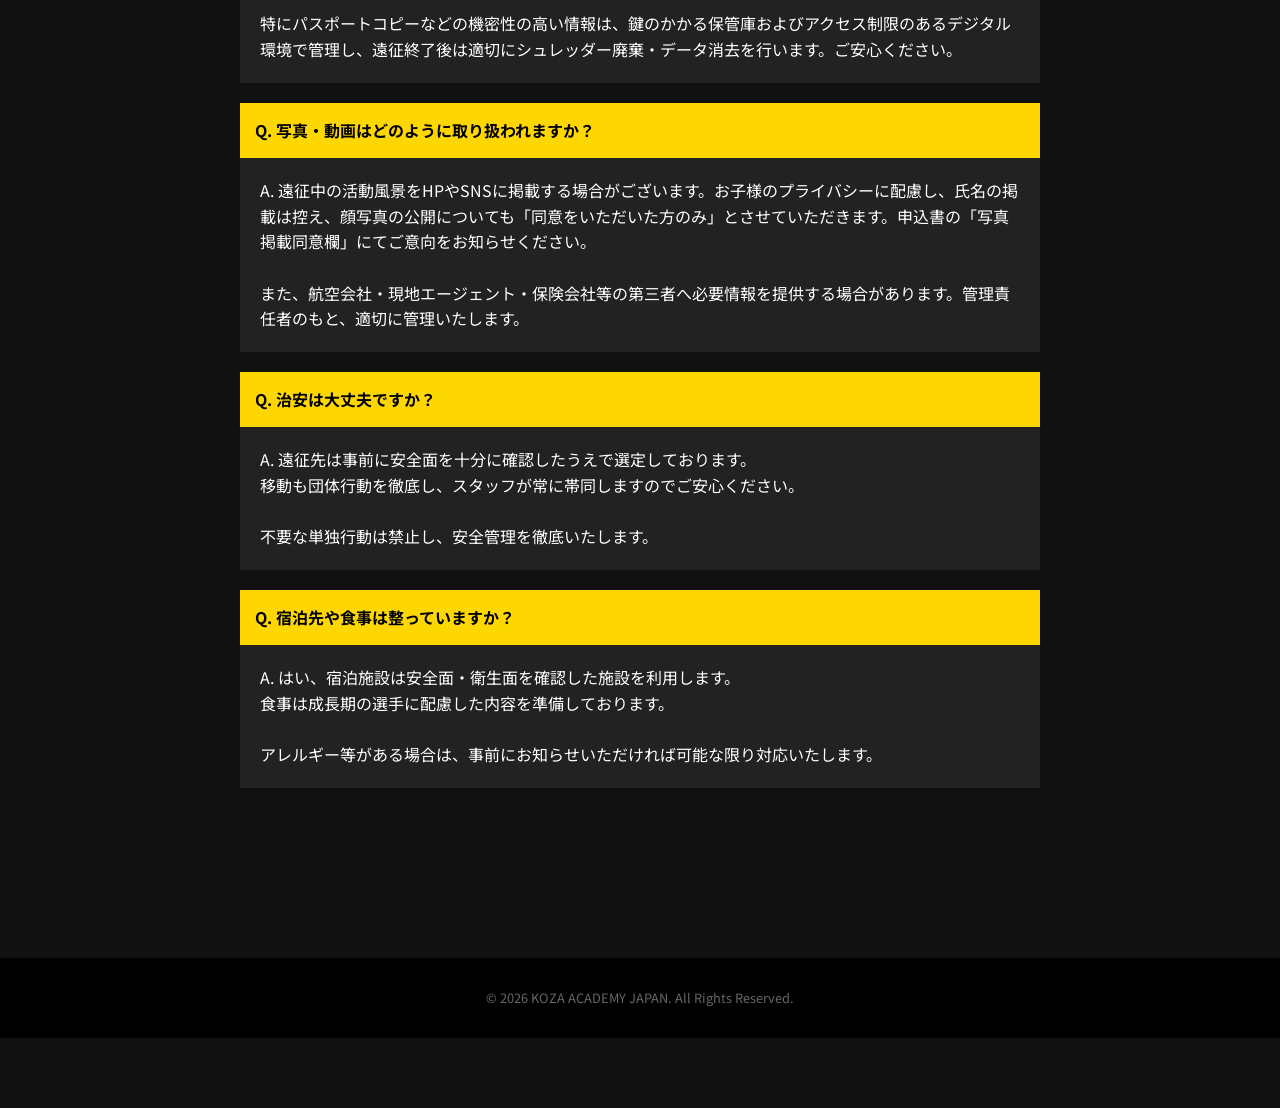
==== commit 91f1ae30: "パディングを多めにqa.htmlに追加" ====
--- a/qa.html
+++ b/qa.html
@@ -44,7 +44,7 @@
     </header>
 
     <!-- Q&A -->
-    <section id="qa" class="section" style="padding-top: 120px;">
+    <section id="qa" class="section" style="padding-top: 180px;">
         <div class="container">
             <h2 class="section-title">Q&A<span class="jp">よくある質問</span></h2>
             <dl class="qa-list">
